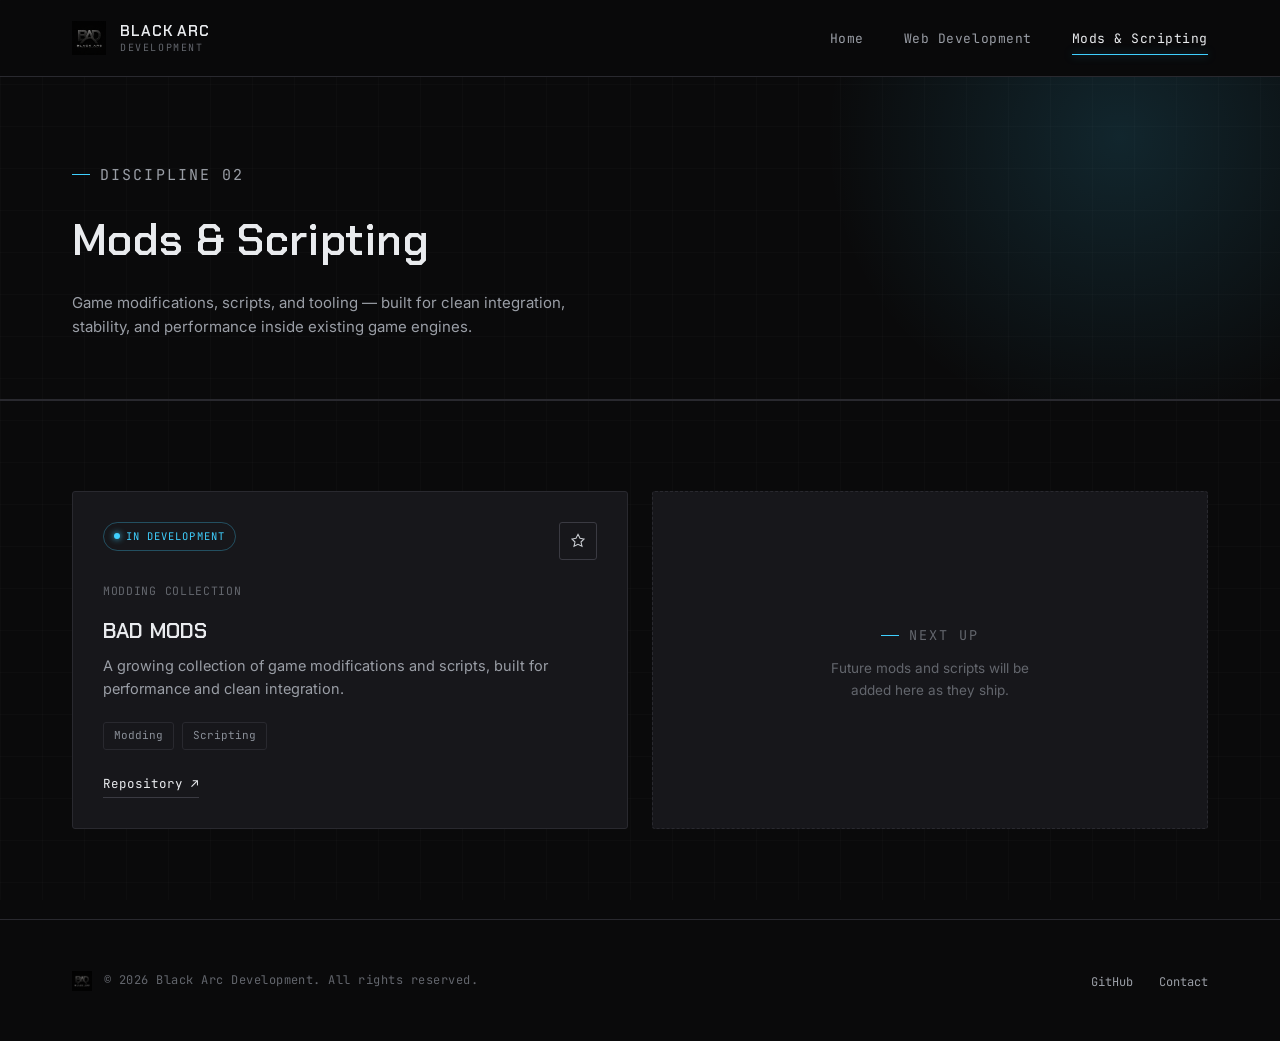
==== mods-scripting.html @ 93b0753d "Add files via upload Initial site upload" ====
<!DOCTYPE html>
<html lang="en">
<head>
<meta charset="UTF-8">
<meta name="viewport" content="width=device-width, initial-scale=1.0">
<title>Mods &amp; Scripting — Black Arc Development</title>
<meta name="description" content="Game modification and scripting projects by Black Arc Development.">
<link rel="icon" type="image/png" href="assets/favicon-32.png">
<link rel="apple-touch-icon" href="assets/favicon-180.png">
<link rel="preconnect" href="https://fonts.googleapis.com">
<link rel="preconnect" href="https://fonts.gstatic.com" crossorigin>
<link href="https://fonts.googleapis.com/css2?family=Chakra+Petch:wght@500;600;700&family=Inter:wght@400;500;600&family=JetBrains+Mono:wght@400;500&display=swap" rel="stylesheet">
<link rel="stylesheet" href="css/styles.css">
</head>
<body>

<nav class="nav">
  <div class="nav-inner">
    <a href="index.html" class="brand">
      <img src="assets/logo-nav.png" alt="Black Arc Development logo">
      <span class="brand-text">BLACK ARC<span>DEVELOPMENT</span></span>
    </a>
    <ul class="nav-links">
      <li><a href="index.html">Home</a></li>
      <li><a href="web-development.html">Web Development</a></li>
      <li><a href="mods-scripting.html" class="active">Mods &amp; Scripting</a></li>
    </ul>
    <button class="nav-toggle" aria-label="Toggle menu" aria-expanded="false">
      <span></span><span></span><span></span>
    </button>
  </div>
</nav>

<header class="page-header">
  <div class="page-glow" aria-hidden="true"></div>
  <div class="container">
    <p class="eyebrow">Discipline 02</p>
    <h1>Mods &amp; Scripting</h1>
    <p>Game modifications, scripts, and tooling — built for clean integration, stability, and performance inside existing game engines.</p>
  </div>
</header>

<section class="section">
  <div class="container">
    <div class="grid">

      <!-- BAD MODS -->
      <div class="card">
        <svg class="card-trace" preserveAspectRatio="none"><rect x="1" y="1" width="99%" height="98%" rx="3"/></svg>
        <div class="card-top">
          <span class="card-status progress">In Development</span>
          <div class="card-mark">
            <svg width="16" height="16" viewBox="0 0 24 24" fill="none" stroke="currentColor" stroke-width="1.6"><path d="M12 2l3 6 6 1-4.5 4.5L18 20l-6-3-6 3 1.5-6.5L3 9l6-1z"/></svg>
          </div>
        </div>
        <div class="category">Modding Collection</div>
        <h3>BAD MODS</h3>
        <p class="desc">A growing collection of game modifications and scripts, built for performance and clean integration.</p>
        <div class="tags">
          <span class="tag">Modding</span>
          <span class="tag">Scripting</span>
        </div>
        <div class="card-links">
          <a href="#" target="_blank" rel="noopener">Repository ↗</a>
        </div>
      </div>

      <!-- Placeholder -->
      <div class="card placeholder">
        <div>
          <p class="eyebrow">Next Up</p>
          <p>Future mods and scripts will be added here as they ship.</p>
        </div>
      </div>

    </div>
  </div>
</section>

<footer class="footer">
  <div class="container footer-inner">
    <div class="footer-brand">
      <img src="assets/logo-nav.png" alt="Black Arc Development">
      <span>© 2026 Black Arc Development. All rights reserved.</span>
    </div>
    <ul class="footer-links">
      <li><a href="https://github.com/" target="_blank" rel="noopener">GitHub</a></li>
      <li><a href="mailto:hello@blackarcdevelopment.com">Contact</a></li>
    </ul>
  </div>
</footer>

<script src="js/main.js"></script>
</body>
</html>
---- css/styles.css ----
/* ==========================================================================
   BLACK ARC DEVELOPMENT — Design tokens
   Palette: near-black steel + brushed chrome + electric arc-blue spark
   Type: Chakra Petch (display/technical), Inter (body), JetBrains Mono (labels)
   ========================================================================== */

:root {
  --bg: #0a0a0b;
  --bg-elevated: #131316;
  --surface: #17171b;
  --surface-hover: #1c1c21;
  --border: #29292f;
  --border-bright: #3a3a42;

  --steel: #8a8f98;
  --steel-light: #c9ccd1;
  --chrome: #e9ebee;

  --text-primary: #edeff1;
  --text-secondary: #9a9ea6;
  --text-tertiary: #63666d;

  --arc: #3fd0ff;
  --arc-soft: rgba(63, 208, 255, 0.14);
  --arc-glow: rgba(63, 208, 255, 0.55);

  --font-display: 'Chakra Petch', sans-serif;
  --font-body: 'Inter', sans-serif;
  --font-mono: 'JetBrains Mono', monospace;

  --max-width: 1200px;
  --radius: 3px;
}

* { margin: 0; padding: 0; box-sizing: border-box; }

html { scroll-behavior: smooth; }

@media (prefers-reduced-motion: reduce) {
  html { scroll-behavior: auto; }
  *, *::before, *::after {
    animation-duration: 0.001ms !important;
    animation-iteration-count: 1 !important;
    transition-duration: 0.001ms !important;
    scroll-behavior: auto !important;
  }
}

body {
  background: var(--bg);
  color: var(--text-primary);
  font-family: var(--font-body);
  font-size: 16px;
  line-height: 1.6;
  -webkit-font-smoothing: antialiased;
}

img { display: block; max-width: 100%; }

a {
  color: inherit;
  text-decoration: none;
}

::selection {
  background: var(--arc-soft);
  color: var(--chrome);
}

/* Focus visibility */
a:focus-visible,
button:focus-visible {
  outline: 2px solid var(--arc);
  outline-offset: 3px;
}

.container {
  max-width: var(--max-width);
  margin: 0 auto;
  padding: 0 32px;
}

h1, h2, h3, h4 {
  font-family: var(--font-display);
  font-weight: 600;
  color: var(--chrome);
  letter-spacing: 0.01em;
}

.eyebrow {
  font-family: var(--font-mono);
  font-size: 12.5px;
  letter-spacing: 0.14em;
  text-transform: uppercase;
  color: var(--arc);
  display: inline-flex;
  align-items: center;
  gap: 10px;
}

.eyebrow::before {
  content: '';
  width: 18px;
  height: 1px;
  background: var(--arc);
  display: inline-block;
}

/* ==========================================================================
   Background texture — faint brushed-metal grid + vignette
   ========================================================================== */

body {
  background-image:
    linear-gradient(rgba(255,255,255,0.015) 1px, transparent 1px),
    linear-gradient(90deg, rgba(255,255,255,0.015) 1px, transparent 1px);
  background-size: 42px 42px;
  background-attachment: fixed;
}

/* ==========================================================================
   Navigation
   ========================================================================== */

.nav {
  position: sticky;
  top: 0;
  z-index: 100;
  background: rgba(10, 10, 11, 0.86);
  backdrop-filter: blur(10px);
  border-bottom: 1px solid var(--border);
}

.nav-inner {
  max-width: var(--max-width);
  margin: 0 auto;
  padding: 0 32px;
  height: 76px;
  display: flex;
  align-items: center;
  justify-content: space-between;
}

.brand {
  display: flex;
  align-items: center;
  gap: 14px;
}

.brand img {
  height: 34px;
  width: auto;
}

.brand-text {
  font-family: var(--font-display);
  font-size: 15px;
  font-weight: 600;
  letter-spacing: 0.06em;
  color: var(--chrome);
  line-height: 1.15;
}

.brand-text span {
  display: block;
  font-family: var(--font-mono);
  font-size: 10px;
  font-weight: 400;
  letter-spacing: 0.16em;
  color: var(--text-tertiary);
  margin-top: 2px;
}

.nav-links {
  display: flex;
  align-items: center;
  gap: 40px;
  list-style: none;
}

.nav-links a {
  position: relative;
  font-family: var(--font-mono);
  font-size: 13px;
  letter-spacing: 0.04em;
  color: var(--text-secondary);
  padding: 8px 0;
  transition: color 0.2s ease;
}

.nav-links a:hover {
  color: var(--chrome);
}

.nav-links a::after {
  content: '';
  position: absolute;
  left: 0;
  bottom: 0;
  height: 1px;
  width: 0;
  background: var(--arc);
  box-shadow: 0 0 8px var(--arc-glow);
  transition: width 0.25s ease;
}

.nav-links a:hover::after,
.nav-links a.active::after {
  width: 100%;
}

.nav-links a.active {
  color: var(--chrome);
}

.nav-toggle {
  display: none;
  flex-direction: column;
  gap: 5px;
  background: none;
  border: none;
  cursor: pointer;
  padding: 8px;
}

.nav-toggle span {
  width: 22px;
  height: 1.5px;
  background: var(--chrome);
  display: block;
}

/* ==========================================================================
   Hero
   ========================================================================== */

.hero {
  position: relative;
  padding: 120px 0 100px;
  overflow: hidden;
  text-align: center;
}

.hero-arc-glow {
  position: absolute;
  top: -420px;
  left: 50%;
  transform: translateX(-50%);
  width: 1100px;
  height: 1100px;
  border-radius: 50%;
  background: radial-gradient(circle at center, var(--arc-soft) 0%, transparent 62%);
  pointer-events: none;
}

.hero-logo {
  position: relative;
  width: 168px;
  margin: 0 auto 36px;
}

.hero-eyebrow {
  position: relative;
  justify-content: center;
  margin-bottom: 22px;
}

.hero h1 {
  position: relative;
  font-size: clamp(32px, 5vw, 52px);
  line-height: 1.15;
  max-width: 760px;
  margin: 0 auto 22px;
}

.hero h1 .accent { color: var(--arc); }

.hero p.lede {
  position: relative;
  max-width: 540px;
  margin: 0 auto 40px;
  color: var(--text-secondary);
  font-size: 17px;
}

.hero-cta {
  position: relative;
  display: flex;
  gap: 16px;
  justify-content: center;
  flex-wrap: wrap;
}

.btn {
  font-family: var(--font-mono);
  font-size: 13px;
  letter-spacing: 0.04em;
  padding: 13px 26px;
  border-radius: var(--radius);
  border: 1px solid var(--border-bright);
  transition: border-color 0.2s ease, background 0.2s ease, transform 0.2s ease;
  display: inline-flex;
  align-items: center;
  gap: 8px;
}

.btn-primary {
  background: var(--chrome);
  color: var(--bg);
  border-color: var(--chrome);
}

.btn-primary:hover {
  background: var(--arc);
  border-color: var(--arc);
  transform: translateY(-1px);
  box-shadow: 0 0 22px var(--arc-glow);
}

.btn-ghost {
  color: var(--text-secondary);
}

.btn-ghost:hover {
  color: var(--chrome);
  border-color: var(--arc);
}

/* Divider — literal arc, brand-true */

.arc-divider {
  display: block;
  width: 100%;
  height: 60px;
  margin: 0 auto;
}

.arc-divider path {
  fill: none;
  stroke: var(--border-bright);
  stroke-width: 1;
}

.arc-divider circle {
  fill: var(--arc);
  filter: drop-shadow(0 0 6px var(--arc-glow));
}

/* ==========================================================================
   Section headers
   ========================================================================== */

.section {
  padding: 90px 0;
  border-top: 1px solid var(--border);
}

.section-head {
  display: flex;
  align-items: flex-end;
  justify-content: space-between;
  gap: 24px;
  margin-bottom: 48px;
  flex-wrap: wrap;
}

.section-head h2 {
  font-size: clamp(24px, 3.4vw, 34px);
  margin-top: 14px;
}

.section-head p {
  color: var(--text-secondary);
  max-width: 460px;
  font-size: 14.5px;
}

/* ==========================================================================
   Project cards + signature arc-trace hover
   ========================================================================== */

.grid {
  display: grid;
  grid-template-columns: repeat(2, 1fr);
  gap: 24px;
}

.card {
  position: relative;
  background: var(--surface);
  border: 1px solid var(--border);
  border-radius: var(--radius);
  padding: 30px;
  transition: background 0.25s ease, transform 0.25s ease;
  overflow: hidden;
}

.card:hover {
  background: var(--surface-hover);
  transform: translateY(-3px);
}

.card-trace {
  position: absolute;
  inset: 0;
  width: 100%;
  height: 100%;
  pointer-events: none;
}

.card-trace rect {
  fill: none;
  stroke: var(--arc);
  stroke-width: 1.5;
  vector-effect: non-scaling-stroke;
  stroke-dasharray: 320 1000;
  stroke-dashoffset: 320;
  opacity: 0;
  filter: drop-shadow(0 0 5px var(--arc-glow));
  transition: stroke-dashoffset 0.9s cubic-bezier(0.2, 0.8, 0.2, 1), opacity 0.3s ease;
}

.card:hover .card-trace rect {
  stroke-dashoffset: 0;
  opacity: 1;
}

.card-top {
  display: flex;
  align-items: flex-start;
  justify-content: space-between;
  margin-bottom: 22px;
}

.card-status {
  font-family: var(--font-mono);
  font-size: 10.5px;
  letter-spacing: 0.1em;
  text-transform: uppercase;
  padding: 5px 10px;
  border-radius: 20px;
  border: 1px solid var(--border-bright);
  color: var(--text-secondary);
  display: inline-flex;
  align-items: center;
  gap: 6px;
}

.card-status.live { color: #7de89b; border-color: rgba(125,232,155,0.3); }
.card-status.live::before {
  content: '';
  width: 6px;
  height: 6px;
  border-radius: 50%;
  background: #7de89b;
  box-shadow: 0 0 6px #7de89b;
}

.card-status.progress { color: var(--arc); border-color: rgba(63,208,255,0.3); }
.card-status.progress::before {
  content: '';
  width: 6px;
  height: 6px;
  border-radius: 50%;
  background: var(--arc);
  box-shadow: 0 0 6px var(--arc);
}

.card-mark {
  width: 38px;
  height: 38px;
  border-radius: var(--radius);
  border: 1px solid var(--border-bright);
  display: flex;
  align-items: center;
  justify-content: center;
  color: var(--steel-light);
}

.card h3 {
  font-size: 21px;
  margin-bottom: 6px;
}

.card .category {
  font-family: var(--font-mono);
  font-size: 11.5px;
  color: var(--text-tertiary);
  letter-spacing: 0.06em;
  text-transform: uppercase;
  margin-bottom: 14px;
}

.card p.desc {
  color: var(--text-secondary);
  font-size: 14.5px;
  margin-bottom: 22px;
}

.tags {
  display: flex;
  flex-wrap: wrap;
  gap: 8px;
  margin-bottom: 24px;
}

.tag {
  font-family: var(--font-mono);
  font-size: 11px;
  color: var(--steel);
  border: 1px solid var(--border);
  padding: 4px 10px;
  border-radius: var(--radius);
}

.card-links {
  display: flex;
  gap: 20px;
}

.card-links a {
  font-family: var(--font-mono);
  font-size: 12.5px;
  color: var(--chrome);
  border-bottom: 1px solid var(--border-bright);
  padding-bottom: 3px;
  transition: color 0.2s ease, border-color 0.2s ease;
}

.card-links a:hover {
  color: var(--arc);
  border-color: var(--arc);
}

/* Placeholder / coming soon card */

.card.placeholder {
  display: flex;
  align-items: center;
  justify-content: center;
  text-align: center;
  border-style: dashed;
  min-height: 260px;
}

.card.placeholder .eyebrow { margin-bottom: 12px; }

.card.placeholder p {
  color: var(--text-tertiary);
  font-size: 13.5px;
  max-width: 240px;
}

/* ==========================================================================
   Discipline tiles (home page category nav)
   ========================================================================== */

.disciplines {
  display: grid;
  grid-template-columns: repeat(auto-fit, minmax(190px, 1fr));
  gap: 20px;
}

.discipline {
  position: relative;
  padding: 26px 22px;
  border: 1px solid var(--border);
  border-radius: var(--radius);
  transition: border-color 0.25s ease, background 0.25s ease;
}

.discipline.active {
  cursor: pointer;
}

.discipline.active:hover {
  border-color: var(--arc);
  background: var(--surface);
}

.discipline .num {
  font-family: var(--font-mono);
  font-size: 11px;
  color: var(--text-tertiary);
}

.discipline h4 {
  font-size: 15.5px;
  margin: 14px 0 6px;
}

.discipline p {
  font-size: 12.5px;
  color: var(--text-tertiary);
}

.discipline.locked {
  opacity: 0.45;
}

.discipline.locked h4 { color: var(--text-secondary); }

/* ==========================================================================
   Footer
   ========================================================================== */

.footer {
  border-top: 1px solid var(--border);
  padding: 48px 0;
}

.footer-inner {
  display: flex;
  align-items: center;
  justify-content: space-between;
  flex-wrap: wrap;
  gap: 16px;
}

.footer-brand {
  display: flex;
  align-items: center;
  gap: 12px;
  font-family: var(--font-mono);
  font-size: 12px;
  color: var(--text-tertiary);
  letter-spacing: 0.04em;
}

.footer-brand img { height: 20px; }

.footer-links {
  display: flex;
  gap: 26px;
  list-style: none;
}

.footer-links a {
  font-family: var(--font-mono);
  font-size: 12px;
  color: var(--text-secondary);
  transition: color 0.2s ease;
}

.footer-links a:hover { color: var(--arc); }

/* ==========================================================================
   Page header (category pages)
   ========================================================================== */

.page-header {
  padding: 80px 0 60px;
  border-bottom: 1px solid var(--border);
  position: relative;
  overflow: hidden;
}

.page-header .eyebrow { margin-bottom: 18px; }

.page-header h1 {
  font-size: clamp(28px, 4.4vw, 44px);
  max-width: 700px;
  margin-bottom: 16px;
}

.page-header p {
  color: var(--text-secondary);
  max-width: 520px;
  font-size: 15px;
}

.page-glow {
  position: absolute;
  top: -260px;
  right: -160px;
  width: 640px;
  height: 640px;
  border-radius: 50%;
  background: radial-gradient(circle at center, var(--arc-soft) 0%, transparent 65%);
  pointer-events: none;
}

/* ==========================================================================
   Responsive
   ========================================================================== */

@media (max-width: 860px) {
  .grid { grid-template-columns: 1fr; }
  .disciplines { grid-template-columns: repeat(2, 1fr); }
  .nav-links { gap: 24px; }
}

@media (max-width: 600px) {
  .nav-toggle { display: flex; }

  .nav-links {
    position: absolute;
    top: 76px;
    left: 0;
    right: 0;
    flex-direction: column;
    align-items: flex-start;
    gap: 4px;
    background: var(--bg-elevated);
    border-bottom: 1px solid var(--border);
    padding: 10px 32px 22px;
    display: none;
  }

  .nav-links.open { display: flex; }

  .nav-links a { padding: 12px 0; width: 100%; }

  .disciplines { grid-template-columns: 1fr; }
  .hero { padding: 90px 0 70px; }
  .section { padding: 64px 0; }
  .footer-inner { flex-direction: column; align-items: flex-start; }
}
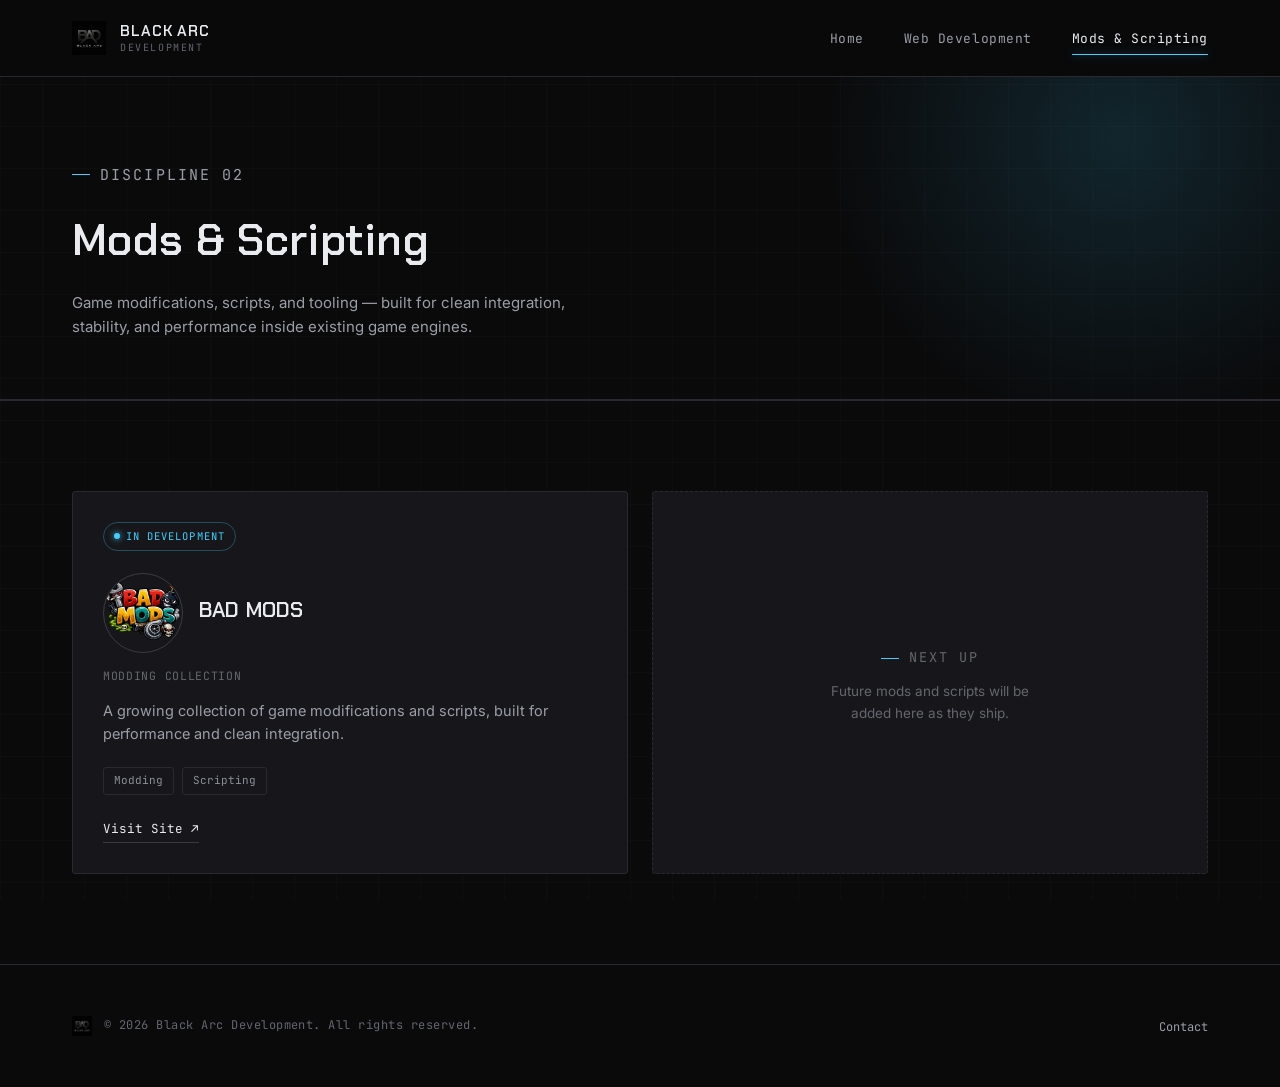
==== commit 2bee3164: "Update mods-scripting.html business card update to match index" ====
--- a/mods-scripting.html
+++ b/mods-scripting.html
@@ -13,7 +13,6 @@
 <link rel="stylesheet" href="css/styles.css">
 </head>
 <body>
-
 <nav class="nav">
   <div class="nav-inner">
     <a href="index.html" class="brand">
@@ -30,7 +29,6 @@
     </button>
   </div>
 </nav>
-
 <header class="page-header">
   <div class="page-glow" aria-hidden="true"></div>
   <div class="container">
@@ -39,32 +37,31 @@
     <p>Game modifications, scripts, and tooling — built for clean integration, stability, and performance inside existing game engines.</p>
   </div>
 </header>
-
 <section class="section">
   <div class="container">
     <div class="grid">
-
       <!-- BAD MODS -->
       <div class="card">
         <svg class="card-trace" preserveAspectRatio="none"><rect x="1" y="1" width="99%" height="98%" rx="3"/></svg>
         <div class="card-top">
           <span class="card-status progress">In Development</span>
+        </div>
+        <div class="card-title-row">
           <div class="card-mark">
-            <svg width="16" height="16" viewBox="0 0 24 24" fill="none" stroke="currentColor" stroke-width="1.6"><path d="M12 2l3 6 6 1-4.5 4.5L18 20l-6-3-6 3 1.5-6.5L3 9l6-1z"/></svg>
+            <img src="assets/badmods-logo.png" alt="BAD MODS logo" class="card-logo">
           </div>
+          <h3>BAD MODS</h3>
         </div>
         <div class="category">Modding Collection</div>
-        <h3>BAD MODS</h3>
         <p class="desc">A growing collection of game modifications and scripts, built for performance and clean integration.</p>
         <div class="tags">
           <span class="tag">Modding</span>
           <span class="tag">Scripting</span>
         </div>
         <div class="card-links">
-          <a href="#" target="_blank" rel="noopener">Repository ↗</a>
+          <a href="#" target="_blank" rel="noopener">Visit Site ↗</a>
         </div>
       </div>
-
       <!-- Placeholder -->
       <div class="card placeholder">
         <div>
@@ -72,11 +69,9 @@
           <p>Future mods and scripts will be added here as they ship.</p>
         </div>
       </div>
-
     </div>
   </div>
 </section>
-
 <footer class="footer">
   <div class="container footer-inner">
     <div class="footer-brand">
@@ -84,12 +79,10 @@
       <span>© 2026 Black Arc Development. All rights reserved.</span>
     </div>
     <ul class="footer-links">
-      <li><a href="https://github.com/" target="_blank" rel="noopener">GitHub</a></li>
       <li><a href="mailto:hello@blackarcdevelopment.com">Contact</a></li>
     </ul>
   </div>
 </footer>
-
 <script src="js/main.js"></script>
 </body>
 </html>
--- a/css/styles.css
+++ b/css/styles.css
@@ -466,15 +466,36 @@
   box-shadow: 0 0 6px var(--arc);
 }
 
+.card-title-row {
+  display: flex;
+  align-items: center;
+  gap: 16px;
+  margin-bottom: 14px;
+}
+
+.card-title-row h3 {
+  margin-bottom: 0;
+}
+
 .card-mark {
-  width: 38px;
-  height: 38px;
-  border-radius: var(--radius);
+  width: 80px;
+  height: 80px;
+  flex-shrink: 0;
+  border-radius: 50%;
   border: 1px solid var(--border-bright);
   display: flex;
   align-items: center;
   justify-content: center;
   color: var(--steel-light);
+  overflow: hidden;
+}
+
+.card-logo {
+  width: 100%;
+  height: 100%;
+  border-radius: 50%;
+  object-fit: cover;
+  display: block;
 }
 
 .card h3 {
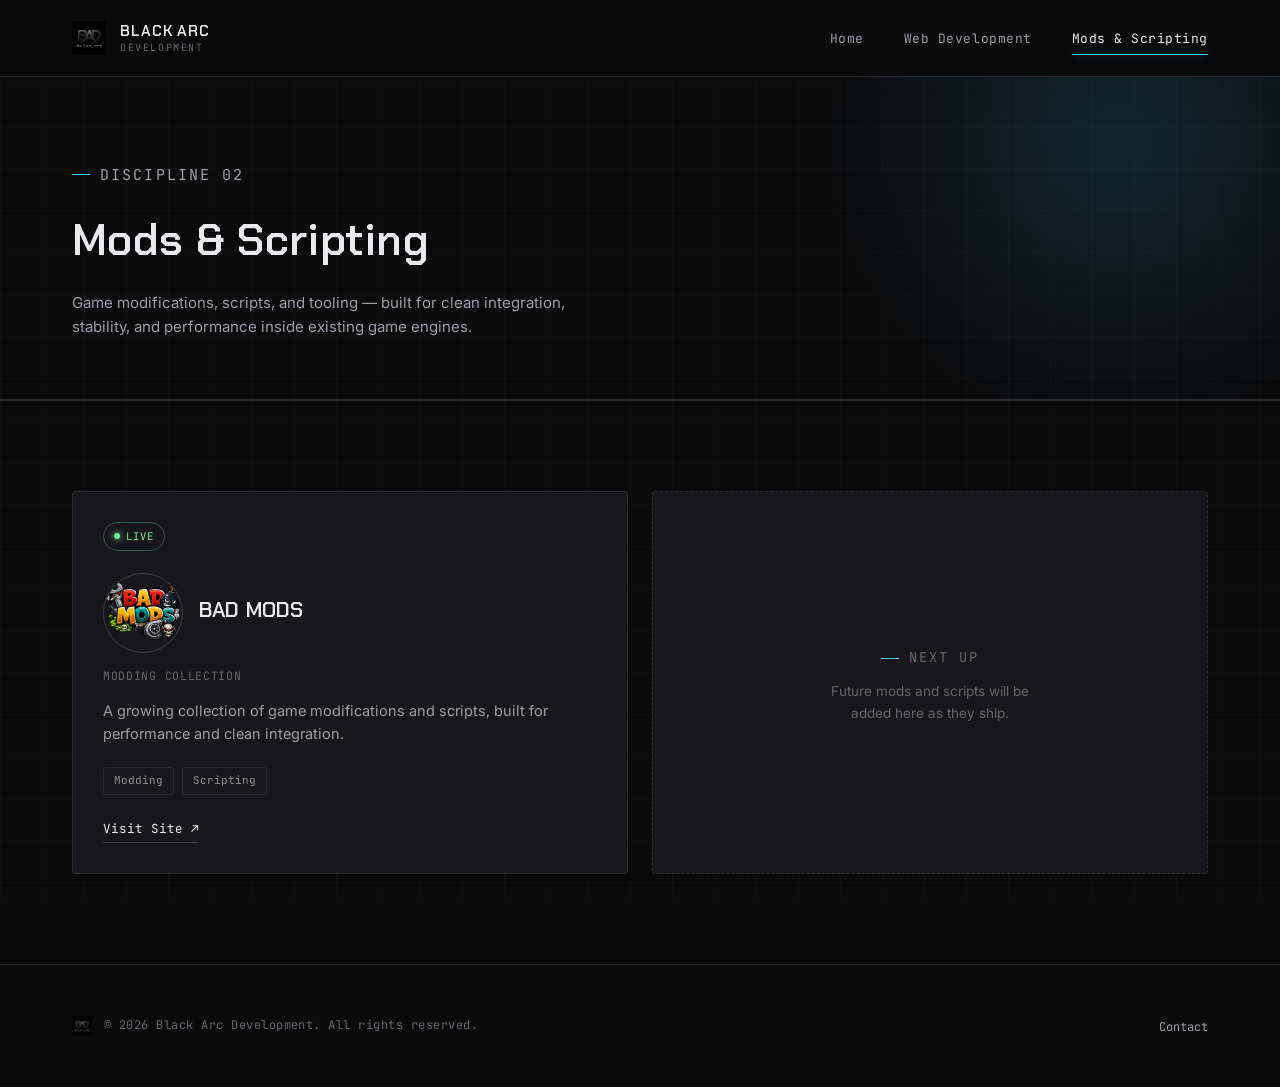
==== commit ef11bec8: "Update mods-scripting.html" ====
--- a/mods-scripting.html
+++ b/mods-scripting.html
@@ -44,7 +44,7 @@
       <div class="card">
         <svg class="card-trace" preserveAspectRatio="none"><rect x="1" y="1" width="99%" height="98%" rx="3"/></svg>
         <div class="card-top">
-          <span class="card-status progress">In Development</span>
+          <span class="card-status live">Live</span>
         </div>
         <div class="card-title-row">
           <div class="card-mark">
@@ -59,7 +59,7 @@
           <span class="tag">Scripting</span>
         </div>
         <div class="card-links">
-          <a href="#" target="_blank" rel="noopener">Visit Site ↗</a>
+          <a href="https://bad-mods.github.io/BadMods/#homeTop" target="_blank" rel="noopener">Visit Site ↗</a>
         </div>
       </div>
       <!-- Placeholder -->
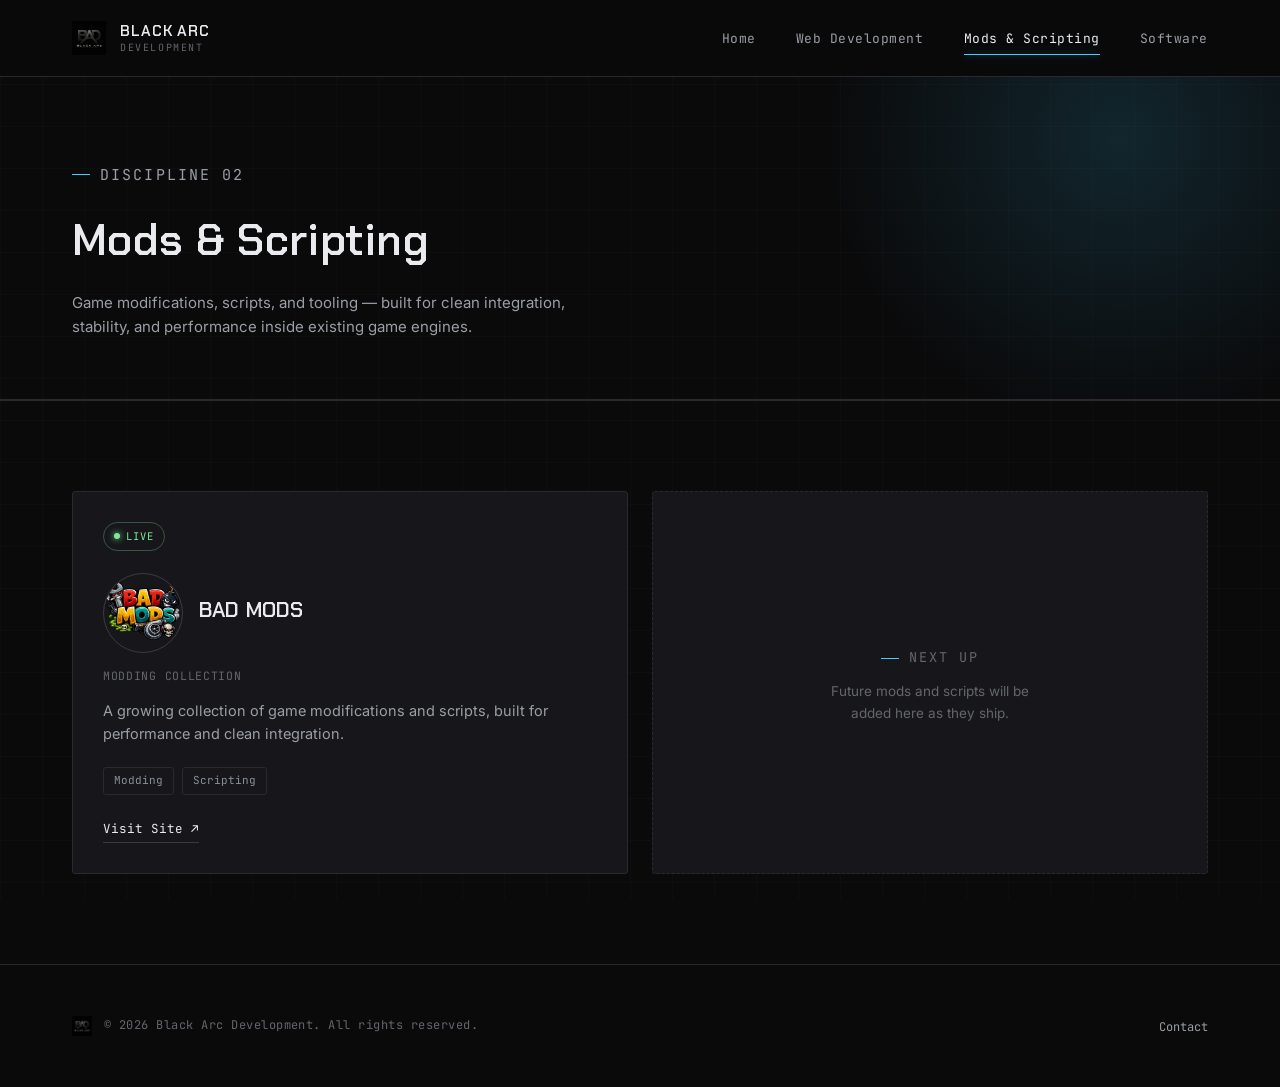
==== commit 148cf0a5: "Update mods-scripting.html" ====
--- a/mods-scripting.html
+++ b/mods-scripting.html
@@ -23,6 +23,7 @@
       <li><a href="index.html">Home</a></li>
       <li><a href="web-development.html">Web Development</a></li>
       <li><a href="mods-scripting.html" class="active">Mods &amp; Scripting</a></li>
+      <li><a href="software.html">Software</a></li>
     </ul>
     <button class="nav-toggle" aria-label="Toggle menu" aria-expanded="false">
       <span></span><span></span><span></span>
--- a/css/styles.css
+++ b/css/styles.css
@@ -551,6 +551,13 @@
 .card-links a:hover {
   color: var(--arc);
   border-color: var(--arc);
+}
+
+.card-note {
+  font-family: var(--font-mono);
+  font-size: 12.5px;
+  font-style: italic;
+  color: var(--text-tertiary);
 }
 
 /* Placeholder / coming soon card */
